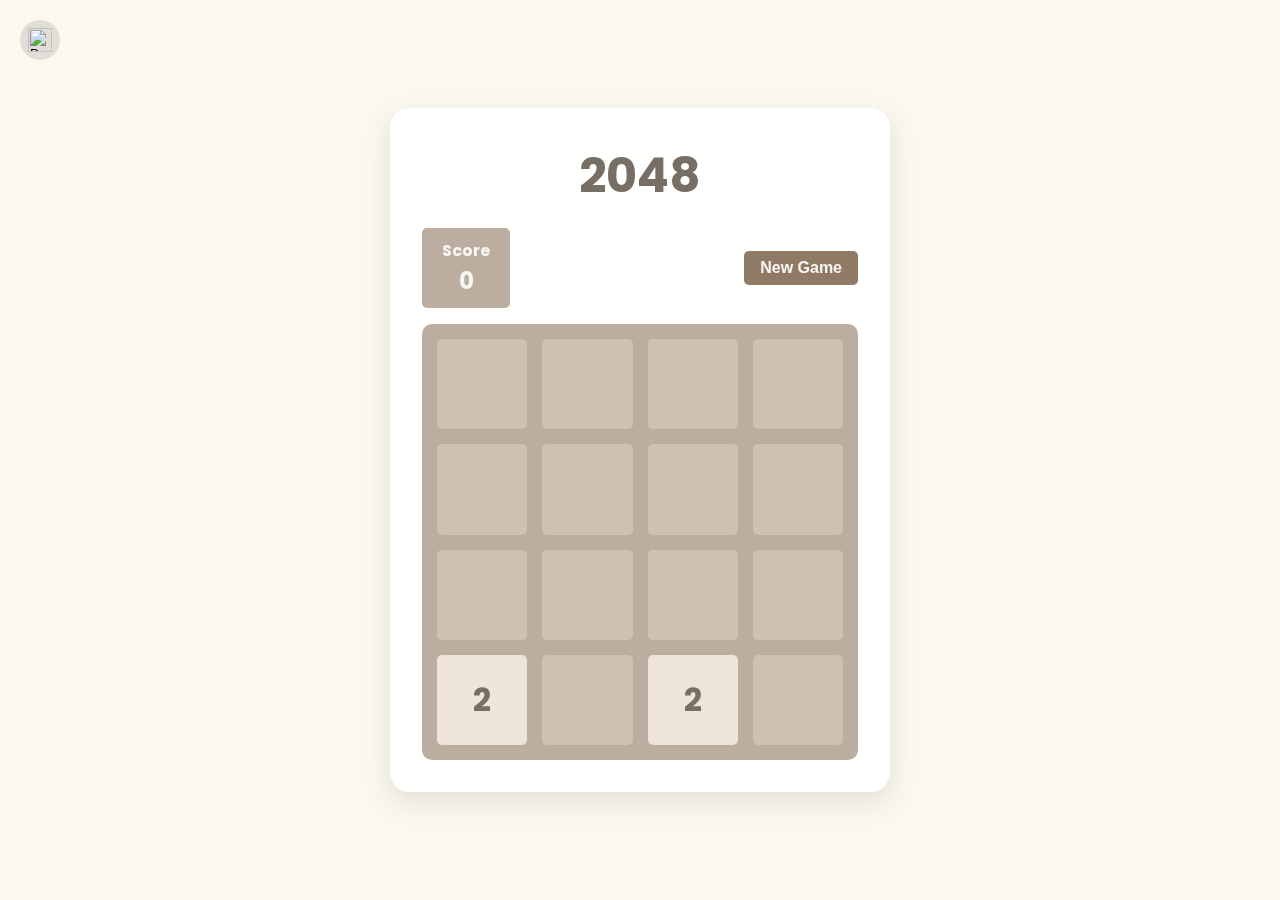
==== index.html @ 34c1abd5 "fixed html name" ====
<html lang="en">
      <head>
        <meta charset="UTF-8" />
        <meta name="viewport" content="width=device-width, initial-scale=1.0" />
        <title>2048 Game</title>
        <link rel="stylesheet" href="2048.css" />
        <link href="https://fonts.googleapis.com/css2?family=Poppins:wght@400;600;700&display=swap" rel="stylesheet" />
      </head>
      <body>
        <div class="background"></div>
<div class="container">
    <h1>2048</h1>
    <div class="game-info">
        <div class="score-container">
            Score
            <span id="score">0</span>
        </div>
        <button id="new-game">New Game</button>
    </div>
    <div id="board">
        <div id="game-over" class="game-over hidden">
            <h2 id="game-over-text"></h2>
            <button id="play-again">Play Again</button>
        </div>
    </div>
</div>
        <script src="2048.js"></script>
      </body>
      <div class="theme-toggle">
        <button id="moon-button" class="theme-button">
            <img src="images/moon.png" alt="Dark mode" class="moon-icon">
        </button>
    </div>
    </html>
---- 2048.css ----
* {
    margin: 0;
    padding: 0;
    box-sizing: border-box;
}

body {
    font-family: 'Poppins', sans-serif;
    display: flex;
    justify-content: center;
    align-items: center;
    min-height: 100vh;
    position: relative;
    overflow: hidden;
    transition: background-color 0.3s ease;
}
.light-theme {
    background-color: #faf8ef;
    color: #776e65;
}
.dark-theme {
    background-color: #1f1f1f;
    color: #f9f6f2;
}
.background {
    position: fixed;
    top: 0;
    left: 0;
    width: 100%;
    height: 100%;
    z-index: -1;
    opacity: 0.05;
    overflow: hidden;
}
.container {
    text-align: center;
    padding: 2rem;
    border-radius: 20px;
    box-shadow: 0 10px 30px rgba(0, 0, 0, 0.1);
    max-width: 500px;
    width: 95%;
    position: relative;
    transition: all 0.3s ease;
}
.light-theme .container {
    background-color: rgba(255, 255, 255, 0.9);
}
.dark-theme .container {
    background-color: rgba(40, 40, 40, 0.9);
}
h1 {
    font-size: 3rem;
    margin-bottom: 1rem;
    font-weight: 700;
}
.game-info {
    display: flex;
    justify-content: space-between;
    align-items: center;
    margin-bottom: 1rem;
}
.score-container {
    padding: 10px 20px;
    border-radius: 5px;
    text-align: center;
    font-weight: bold;
    display: inline-block;
    margin-right: 20px;
    transition: background-color 0.3s ease;
}
.light-theme .score-container {
    background-color: #bbada0;
    color: #f9f6f2;
}
.dark-theme .score-container {
    background-color: #2c2c2c;
    color: #f9f6f2;
}
.score-container span {
    font-size: 24px;
    font-weight: bold;
    display: block;
}
#new-game, #play-again {
    padding: 0.5rem 1rem;
    font-size: 1rem;
    font-weight: 600;
    border: none;
    border-radius: 5px;
    cursor: pointer;
    transition: all 0.3s ease;
}
.light-theme #new-game,
.light-theme #play-again {
    background-color: #8f7a66;
    color: #f9f6f2;
}
.dark-theme #new-game,
.dark-theme #play-again {
    background-color: #4a4a4a;
    color: #f9f6f2;
}
#new-game:hover,
#play-again:hover {
    transform: scale(1.05);
}
#board {
    display: grid;
    grid-template-columns: repeat(4, 1fr);
    grid-gap: 15px;
    padding: 15px;
    border-radius: 10px;
    position: relative;
    transition: background-color 0.3s ease;
}
.light-theme #board {
    background-color: #bbada0;
}
.dark-theme #board {
    background-color: #2c2c2c;
}
.tile {
    aspect-ratio: 1 / 1;
    display: flex;
    justify-content: center;
    align-items: center;
    font-size: 2rem;
    font-weight: bold;
    border-radius: 5px;
    transition: all 0.15s ease-in-out;
}
.light-theme .tile 
{
    background-color: #cdc1b4;
}
.light-theme .x2
{ 
    background-color: #eee4da; color: #776e65; 
}
.light-theme .x4 {
     background-color: #ede0c8; color: #776e65; 
}
.light-theme .x8 {
     background-color: #f2b179; color: #f9f6f2; 
}
.light-theme .x16 {
     background-color: #f59563; color: #f9f6f2; 
}
.light-theme .x32 {
     background-color: #f67c5f; color: #f9f6f2; 
}
.light-theme .x64 {
     background-color: #f65e3b; color: #f9f6f2; 
}
.light-theme .x128 {
     background-color: #edcf72; color: #f9f6f2; 
}
.light-theme .x256 {
     background-color: #edcc61; color: #f9f6f2; 
}
.light-theme .x512 {
     background-color: #edc850; color: #f9f6f2; 
}
.light-theme .x1024 {
     background-color: #edc53f; color: #f9f6f2; 
}
.light-theme .x2048 {
     background-color: #edc22e; color: #f9f6f2; 
}
.dark-theme .tile {
    background-color: #3d3d3d;
}
.dark-theme .x2 {
     background-color: #4a4a4a; color: #f9f6f2; 
}
.dark-theme .x4 {
     background-color: #595959; color: #f9f6f2; 
}
.dark-theme .x8 {
     background-color: #666666; color: #f9f6f2; 
}
.dark-theme .x16 {
     background-color: #737373; color: #f9f6f2; 
}
.dark-theme .x32 {
     background-color: #808080; color: #f9f6f2; 
}
.dark-theme .x64 {
     background-color: #8c8c8c; color: #f9f6f2; 
}
.dark-theme .x128 {
     background-color: #999999; color: #f9f6f2; 
}
.dark-theme .x256 {
     background-color: #a6a6a6; color: #f9f6f2; 
}
.dark-theme .x512 {
     background-color: #b3b3b3; color: #f9f6f2; 
}
.dark-theme .x1024 {
     background-color: #c0c0c0; color: #000000; 
}
.dark-theme .x2048 {
     background-color: #cdcdcd; color: #000000; 
}
.tile.merge {
    transform: scale(1.1);
}
.game-over {
    position: absolute;
    top: 0;
    left: 0;
    width: 100%;
    height: 100%;
    display: flex;
    flex-direction: column;
    justify-content: center;
    align-items: center;
    z-index: 10;
    border-radius: 10px;
    transition: background-color 0.3s ease;
}
.light-theme .game-over {
        background-color: rgba(238, 228, 218, 0.9);
}
.dark-theme .game-over {
    background-color: rgba(0, 0, 0, 0.9);
}
.game-over h2 {
    font-size: 2rem;
    margin-bottom: 1rem;
}
.hidden {
    display: none;
}
.theme-toggle {
    position: fixed;
    top: 20px;
    left: 20px;
    z-index: 1000;
}
.theme-button {
    background: none;
    border: none;
    cursor: pointer;
    padding: 8px;
    border-radius: 50%;
    transition: background-color 0.3s ease;
    width: 40px;
    height: 40px;
    display: flex;
    justify-content: center;
    align-items: center;
}
.light-theme .theme-button {
    background-color: rgba(0, 0, 0, 0.1);
}
.dark-theme .theme-button {
    background-color: rgba(255, 255, 255, 0.1);
}
.moon-icon {
    width: 24px;
    height: 24px;
}
@media (max-width: 500px) {
    .container {
        padding: 1rem;
    }

    h1 {
        font-size: 2rem;
    }

    .tile {
        font-size: 1.5rem;
    }

    .game-over h2 {
        font-size: 1.5rem;
    }
}
/* Dialog Box Styles */
.dialog-overlay {
    position: fixed;
    top: 0;
    left: 0;
    width: 100%;
    height: 100%;
    background-color: rgba(0, 0, 0, 0.5);
    display: flex;
    justify-content: center;
    align-items: center;
    z-index: 1000;
    backdrop-filter: blur(5px);
}

.dialog-box {
    padding: 30px;
    border-radius: 15px;
    text-align: center;
    box-shadow: 0 10px 30px rgba(0, 0, 0, 0.2);
    max-width: 90%;
    width: 400px;
    transition: all 0.3s ease;
}

.dialog-box p {
    margin-bottom: 25px;
    font-size: 24px;
    font-weight: bold;
}

.dialog-box button {
    margin: 0 10px;
    padding: 12px 24px;
    font-size: 18px;
    cursor: pointer;
    border: none;
    border-radius: 8px;
    transition: all 0.3s ease;
}

.dialog-box button:hover {
    transform: translateY(-2px);
    box-shadow: 0 5px 15px rgba(0, 0, 0, 0.1);
}

/* Light Theme */
.light-theme .dialog-box {
    background-color: #f9f6f2;
    color: #776e65;
}

.light-theme .dialog-box button {
    background-color: #8f7a66;
    color: #f9f6f2;
}

.light-theme .dialog-box button:hover {
    background-color: #9f8b77;
}

/* Dark Theme */
.dark-theme .dialog-box {
    background-color: #2c2c2c;
    color: #f9f6f2;
}

.dark-theme .dialog-box button {
    background-color: #4a4a4a;
    color: #f9f6f2;
}

.dark-theme .dialog-box button:hover {
    background-color: #5a5a5a;
}
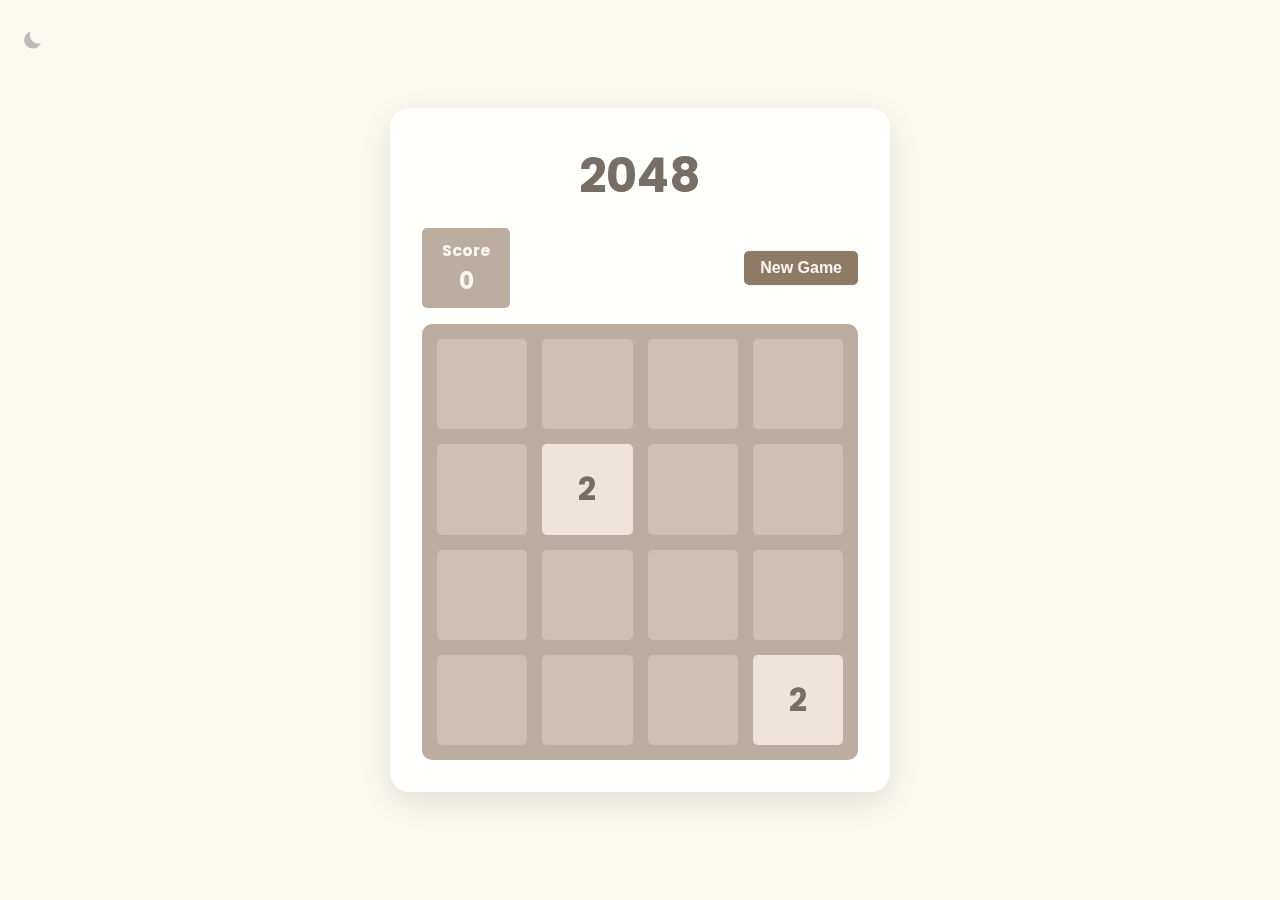
==== commit 30452b84: "init files" ====
--- a/index.html
+++ b/index.html
@@ -1,34 +1,50 @@
+<!DOCTYPE html>
 <html lang="en">
-      <head>
-        <meta charset="UTF-8" />
-        <meta name="viewport" content="width=device-width, initial-scale=1.0" />
-        <title>2048 Game</title>
-        <link rel="stylesheet" href="2048.css" />
-        <link href="https://fonts.googleapis.com/css2?family=Poppins:wght@400;600;700&display=swap" rel="stylesheet" />
-      </head>
-      <body>
-        <div class="background"></div>
-<div class="container">
-    <h1>2048</h1>
-    <div class="game-info">
-        <div class="score-container">
-            Score
-            <span id="score">0</span>
+<head>
+    <meta charset="UTF-8" />
+    <meta name="viewport" content="width=device-width, initial-scale=1.0" />
+    <title>2048 Game</title>
+    <link rel="stylesheet" href="2048.css" />
+    <link href="https://fonts.googleapis.com/css2?family=Poppins:wght@400;600;700&display=swap" rel="stylesheet" />
+</head>
+<body>
+    <div class="background"></div>
+    <div class="container">
+        <h1>2048</h1>
+        <div class="game-info">
+            <div class="score-container">
+                Score
+                <span id="score">0</span>
+            </div>
+            <button id="new-game">New Game</button>
         </div>
-        <button id="new-game">New Game</button>
-    </div>
-    <div id="board">
-        <div id="game-over" class="game-over hidden">
-            <h2 id="game-over-text"></h2>
-            <button id="play-again">Play Again</button>
+        <div id="board">
+            <div id="game-over" class="game-over hidden">
+                <h2 id="game-over-text"></h2>
+                <button id="play-again">Play Again</button>
+            </div>
         </div>
     </div>
-</div>
-        <script src="2048.js"></script>
-      </body>
-      <div class="theme-toggle">
-        <button id="moon-button" class="theme-button">
-            <img src="images/moon.png" alt="Dark mode" class="moon-icon">
-        </button>
+    <div class="theme-toggle">
+        <label for="themeToggle" class="themeToggle st-sunMoonThemeToggleBtn">
+            <input type="checkbox" id="themeToggle" class="themeToggleInput" />
+            <svg width="24" height="24" viewBox="0 0 24 24" fill="currentColor" stroke="none">
+                <mask id="moon-mask">
+                    <rect x="0" y="0" width="200" height="20" fill="white"></rect>
+                    <circle cx="11" cy="3" r="8" fill="black"></circle>
+                </mask>
+                <circle class="sunMoon" cx="10" cy="10" r="8" mask="url(#moon-mask)"></circle>
+                <g>
+                    <circle class="sunRay sunRay1" cx="18" cy="10" r="1.5"></circle>
+                    <circle class="sunRay sunRay2" cx="14" cy="16.928" r="1.5"></circle>
+                    <circle class="sunRay sunRay3" cx="6" cy="16.928" r="1.5"></circle>
+                    <circle class="sunRay sunRay4" cx="2" cy="10" r="1.5"></circle>
+                    <circle class="sunRay sunRay5" cx="6" cy="3.1718" r="1.5"></circle>
+                    <circle class="sunRay sunRay6" cx="14" cy="3.1718" r="1.5"></circle>
+                </g>
+            </svg>
+        </label>
     </div>
-    </html>+    <script src="2048.js"></script>
+</body>
+</html>--- a/2048.css
+++ b/2048.css
@@ -14,14 +14,17 @@
     overflow: hidden;
     transition: background-color 0.3s ease;
 }
+
 .light-theme {
     background-color: #faf8ef;
     color: #776e65;
 }
+
 .dark-theme {
     background-color: #1f1f1f;
     color: #f9f6f2;
 }
+
 .background {
     position: fixed;
     top: 0;
@@ -32,6 +35,7 @@
     opacity: 0.05;
     overflow: hidden;
 }
+
 .container {
     text-align: center;
     padding: 2rem;
@@ -42,23 +46,28 @@
     position: relative;
     transition: all 0.3s ease;
 }
+
 .light-theme .container {
     background-color: rgba(255, 255, 255, 0.9);
 }
+
 .dark-theme .container {
     background-color: rgba(40, 40, 40, 0.9);
 }
+
 h1 {
     font-size: 3rem;
     margin-bottom: 1rem;
     font-weight: 700;
 }
+
 .game-info {
     display: flex;
     justify-content: space-between;
     align-items: center;
     margin-bottom: 1rem;
 }
+
 .score-container {
     padding: 10px 20px;
     border-radius: 5px;
@@ -68,20 +77,24 @@
     margin-right: 20px;
     transition: background-color 0.3s ease;
 }
+
 .light-theme .score-container {
     background-color: #bbada0;
     color: #f9f6f2;
 }
+
 .dark-theme .score-container {
     background-color: #2c2c2c;
     color: #f9f6f2;
 }
+
 .score-container span {
     font-size: 24px;
     font-weight: bold;
     display: block;
 }
-#new-game, #play-again {
+
+#new-game {
     padding: 0.5rem 1rem;
     font-size: 1rem;
     font-weight: 600;
@@ -90,20 +103,21 @@
     cursor: pointer;
     transition: all 0.3s ease;
 }
-.light-theme #new-game,
-.light-theme #play-again {
+
+.light-theme #new-game {
     background-color: #8f7a66;
     color: #f9f6f2;
 }
-.dark-theme #new-game,
-.dark-theme #play-again {
+
+.dark-theme #new-game {
     background-color: #4a4a4a;
     color: #f9f6f2;
 }
-#new-game:hover,
-#play-again:hover {
+
+#new-game:hover {
     transform: scale(1.05);
 }
+
 #board {
     display: grid;
     grid-template-columns: repeat(4, 1fr);
@@ -113,12 +127,15 @@
     position: relative;
     transition: background-color 0.3s ease;
 }
+
 .light-theme #board {
     background-color: #bbada0;
 }
+
 .dark-theme #board {
     background-color: #2c2c2c;
 }
+
 .tile {
     aspect-ratio: 1 / 1;
     display: flex;
@@ -129,156 +146,107 @@
     border-radius: 5px;
     transition: all 0.15s ease-in-out;
 }
-.light-theme .tile 
-{
-    background-color: #cdc1b4;
-}
-.light-theme .x2
-{ 
-    background-color: #eee4da; color: #776e65; 
-}
-.light-theme .x4 {
-     background-color: #ede0c8; color: #776e65; 
-}
-.light-theme .x8 {
-     background-color: #f2b179; color: #f9f6f2; 
-}
-.light-theme .x16 {
-     background-color: #f59563; color: #f9f6f2; 
-}
-.light-theme .x32 {
-     background-color: #f67c5f; color: #f9f6f2; 
-}
-.light-theme .x64 {
-     background-color: #f65e3b; color: #f9f6f2; 
-}
-.light-theme .x128 {
-     background-color: #edcf72; color: #f9f6f2; 
-}
-.light-theme .x256 {
-     background-color: #edcc61; color: #f9f6f2; 
-}
-.light-theme .x512 {
-     background-color: #edc850; color: #f9f6f2; 
-}
-.light-theme .x1024 {
-     background-color: #edc53f; color: #f9f6f2; 
-}
-.light-theme .x2048 {
-     background-color: #edc22e; color: #f9f6f2; 
-}
-.dark-theme .tile {
-    background-color: #3d3d3d;
-}
-.dark-theme .x2 {
-     background-color: #4a4a4a; color: #f9f6f2; 
-}
-.dark-theme .x4 {
-     background-color: #595959; color: #f9f6f2; 
-}
-.dark-theme .x8 {
-     background-color: #666666; color: #f9f6f2; 
-}
-.dark-theme .x16 {
-     background-color: #737373; color: #f9f6f2; 
-}
-.dark-theme .x32 {
-     background-color: #808080; color: #f9f6f2; 
-}
-.dark-theme .x64 {
-     background-color: #8c8c8c; color: #f9f6f2; 
-}
-.dark-theme .x128 {
-     background-color: #999999; color: #f9f6f2; 
-}
-.dark-theme .x256 {
-     background-color: #a6a6a6; color: #f9f6f2; 
-}
-.dark-theme .x512 {
-     background-color: #b3b3b3; color: #f9f6f2; 
-}
-.dark-theme .x1024 {
-     background-color: #c0c0c0; color: #000000; 
-}
-.dark-theme .x2048 {
-     background-color: #cdcdcd; color: #000000; 
-}
+
+.light-theme .tile { background-color: #cdc1b4; }
+.light-theme .x2 { background-color: #eee4da; color: #776e65; }
+.light-theme .x4 { background-color: #ede0c8; color: #776e65; }
+.light-theme .x8 { background-color: #f2b179; color: #f9f6f2; }
+.light-theme .x16 { background-color: #f59563; color: #f9f6f2; }
+.light-theme .x32 { background-color: #f67c5f; color: #f9f6f2; }
+.light-theme .x64 { background-color: #f65e3b; color: #f9f6f2; }
+.light-theme .x128 { background-color: #edcf72; color: #f9f6f2; }
+.light-theme .x256 { background-color: #edcc61; color: #f9f6f2; }
+.light-theme .x512 { background-color: #edc850; color: #f9f6f2; }
+.light-theme .x1024 { background-color: #edc53f; color: #f9f6f2; }
+.light-theme .x2048 { background-color: #edc22e; color: #f9f6f2; }
+
+.dark-theme .tile { background-color: #3d3d3d; }
+.dark-theme .x2 { background-color: #4a4a4a; color: #f9f6f2; }
+.dark-theme .x4 { background-color: #595959; color: #f9f6f2; }
+.dark-theme .x8 { background-color: #666666; color: #f9f6f2; }
+.dark-theme .x16 { background-color: #737373; color: #f9f6f2; }
+.dark-theme .x32 { background-color: #808080; color: #f9f6f2; }
+.dark-theme .x64 { background-color: #8c8c8c; color: #f9f6f2; }
+.dark-theme .x128 { background-color: #999999; color: #f9f6f2; }
+.dark-theme .x256 { background-color: #a6a6a6; color: #f9f6f2; }
+.dark-theme .x512 { background-color: #b3b3b3; color: #f9f6f2; }
+.dark-theme .x1024 { background-color: #c0c0c0; color: #000000; }
+.dark-theme .x2048 { background-color: #cdcdcd; color: #000000; }
+
 .tile.merge {
     transform: scale(1.1);
 }
-.game-over {
-    position: absolute;
-    top: 0;
-    left: 0;
-    width: 100%;
-    height: 100%;
-    display: flex;
-    flex-direction: column;
-    justify-content: center;
-    align-items: center;
-    z-index: 10;
-    border-radius: 10px;
-    transition: background-color 0.3s ease;
-}
-.light-theme .game-over {
-        background-color: rgba(238, 228, 218, 0.9);
-}
-.dark-theme .game-over {
-    background-color: rgba(0, 0, 0, 0.9);
-}
-.game-over h2 {
-    font-size: 2rem;
-    margin-bottom: 1rem;
-}
-.hidden {
-    display: none;
-}
+
 .theme-toggle {
     position: fixed;
     top: 20px;
     left: 20px;
     z-index: 1000;
 }
-.theme-button {
-    background: none;
-    border: none;
-    cursor: pointer;
-    padding: 8px;
-    border-radius: 50%;
-    transition: background-color 0.3s ease;
-    width: 40px;
-    height: 40px;
-    display: flex;
-    justify-content: center;
-    align-items: center;
-}
-.light-theme .theme-button {
-    background-color: rgba(0, 0, 0, 0.1);
-}
-.dark-theme .theme-button {
-    background-color: rgba(255, 255, 255, 0.1);
-}
-.moon-icon {
+
+.themeToggle {
+    color: #bbb;
     width: 24px;
     height: 24px;
 }
-@media (max-width: 500px) {
-    .container {
-        padding: 1rem;
-    }
-
-    h1 {
-        font-size: 2rem;
-    }
-
-    .tile {
-        font-size: 1.5rem;
-    }
-
-    .game-over h2 {
-        font-size: 1.5rem;
-    }
-}
+
+.st-sunMoonThemeToggleBtn {
+    position: relative;
+    cursor: pointer;
+}
+
+.st-sunMoonThemeToggleBtn .themeToggleInput {
+    opacity: 0;
+    width: 100%;
+    aspect-ratio: 1;
+}
+
+.st-sunMoonThemeToggleBtn svg {
+    position: absolute;
+    left: 0;
+    width: 200%;
+    height: 200%;
+    transition: transform 0.4s ease;
+    transform: rotate(40deg);
+}
+
+.st-sunMoonThemeToggleBtn svg .sunMoon {
+    transform-origin: center center;
+    transition: inherit;
+    transform: scale(1) ;
+}
+
+.st-sunMoonThemeToggleBtn svg .sunRay {
+    transform-origin: center center;
+    transform: scale(0)translateY(20px);
+}
+
+.st-sunMoonThemeToggleBtn svg mask > circle {
+    transition: transform 0.64s cubic-bezier(0.41, 0.64, 0.32, 1.575);
+    transform: translate(0px, 0px);
+}
+
+.st-sunMoonThemeToggleBtn .themeToggleInput:checked + svg {
+    transform: rotate(90deg);
+}
+
+.st-sunMoonThemeToggleBtn .themeToggleInput:checked + svg mask > circle {
+    transform: translate(16px, -3px);
+}
+
+.st-sunMoonThemeToggleBtn .themeToggleInput:checked + svg .sunMoon {
+    transform: scale(0.55);
+}
+
+.st-sunMoonThemeToggleBtn .themeToggleInput:checked + svg .sunRay {
+    animation: showRay1832 0.4s ease 0s 1 forwards;
+}
+
+@keyframes showRay1832 {
+    0% { transform: scale(0); }
+    100% { transform: scale(1); }
+}
+
 /* Dialog Box Styles */
 .dialog-overlay {
     position: fixed;
@@ -302,6 +270,8 @@
     max-width: 90%;
     width: 400px;
     transition: all 0.3s ease;
+    opacity: 0;
+    transform: scale(0.9);
 }
 
 .dialog-box p {
@@ -325,7 +295,6 @@
     box-shadow: 0 5px 15px rgba(0, 0, 0, 0.1);
 }
 
-/* Light Theme */
 .light-theme .dialog-box {
     background-color: #f9f6f2;
     color: #776e65;
@@ -340,7 +309,6 @@
     background-color: #9f8b77;
 }
 
-/* Dark Theme */
 .dark-theme .dialog-box {
     background-color: #2c2c2c;
     color: #f9f6f2;
@@ -353,4 +321,16 @@
 
 .dark-theme .dialog-box button:hover {
     background-color: #5a5a5a;
+}
+
+@media (max-width: 500px) {
+    .container {
+        padding: 1rem;
+    }
+    h1 {
+        font-size: 2rem;
+    }
+    .tile {
+        font-size: 1.5rem;
+    }
 }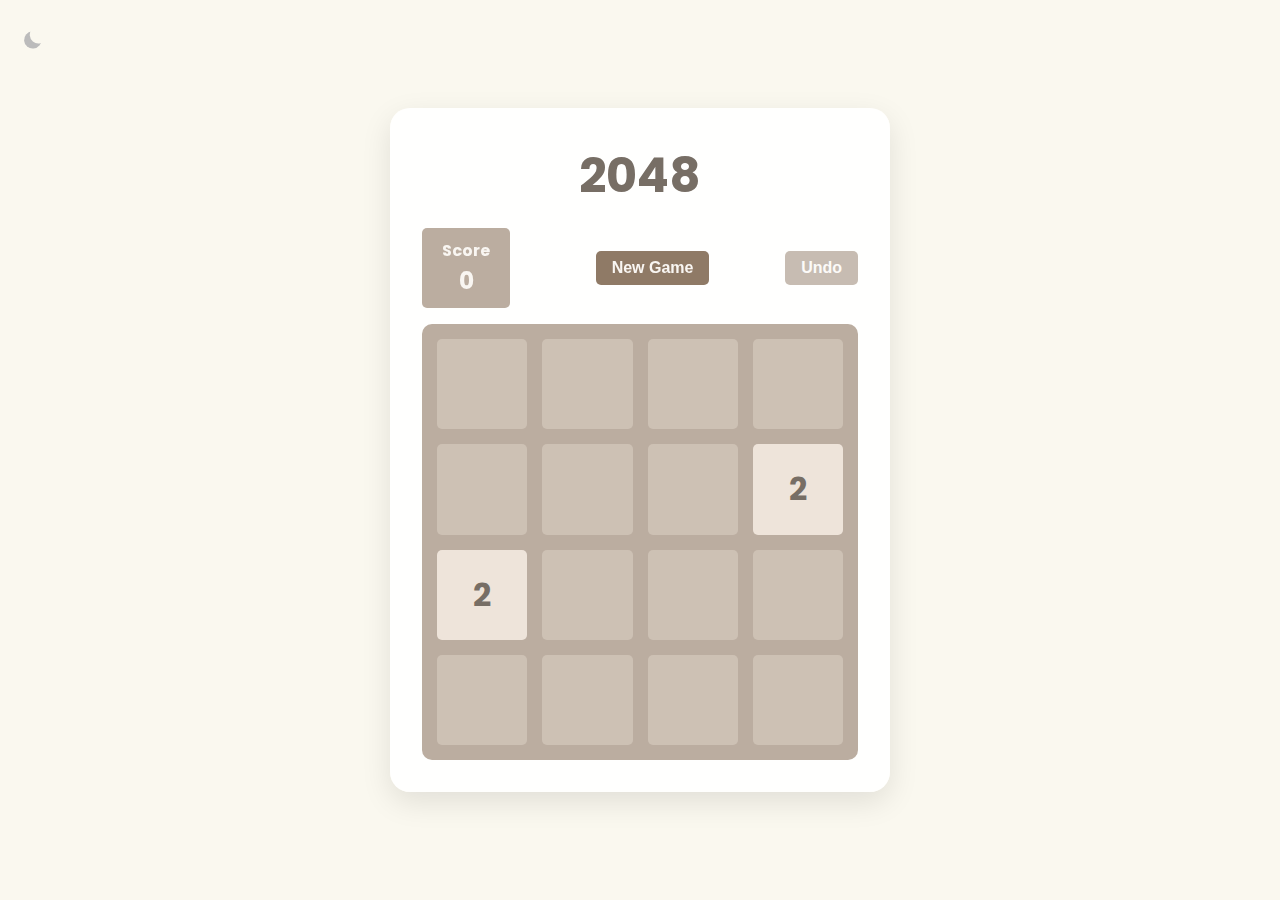
==== commit b9c91fa4: "undo" ====
--- a/index.html
+++ b/index.html
@@ -17,6 +17,7 @@
                 <span id="score">0</span>
             </div>
             <button id="new-game">New Game</button>
+            <button id="undo-button" disabled>Undo </button>
         </div>
         <div id="board">
             <div id="game-over" class="game-over hidden">
--- a/2048.css
+++ b/2048.css
@@ -333,4 +333,33 @@
     .tile {
         font-size: 1.5rem;
     }
-}+}
+#undo-button {
+    padding: 0.5rem 1rem;
+    font-size: 1rem;
+    font-weight: 600;
+    border: none;
+    border-radius: 5px;
+    cursor: pointer;
+    transition: all 0.3s ease;
+    margin-left: 10px;
+  }
+
+  #undo-button:disabled {
+    opacity: 0.5;
+    cursor: not-allowed;
+  }
+
+  .light-theme #undo-button {
+    background-color: #8f7a66;
+    color: #f9f6f2;
+  }
+
+  .dark-theme #undo-button {
+    background-color: #4a4a4a;
+    color: #f9f6f2;
+  }
+
+  #undo-button:hover:not(:disabled) {
+    transform: scale(1.05);
+  }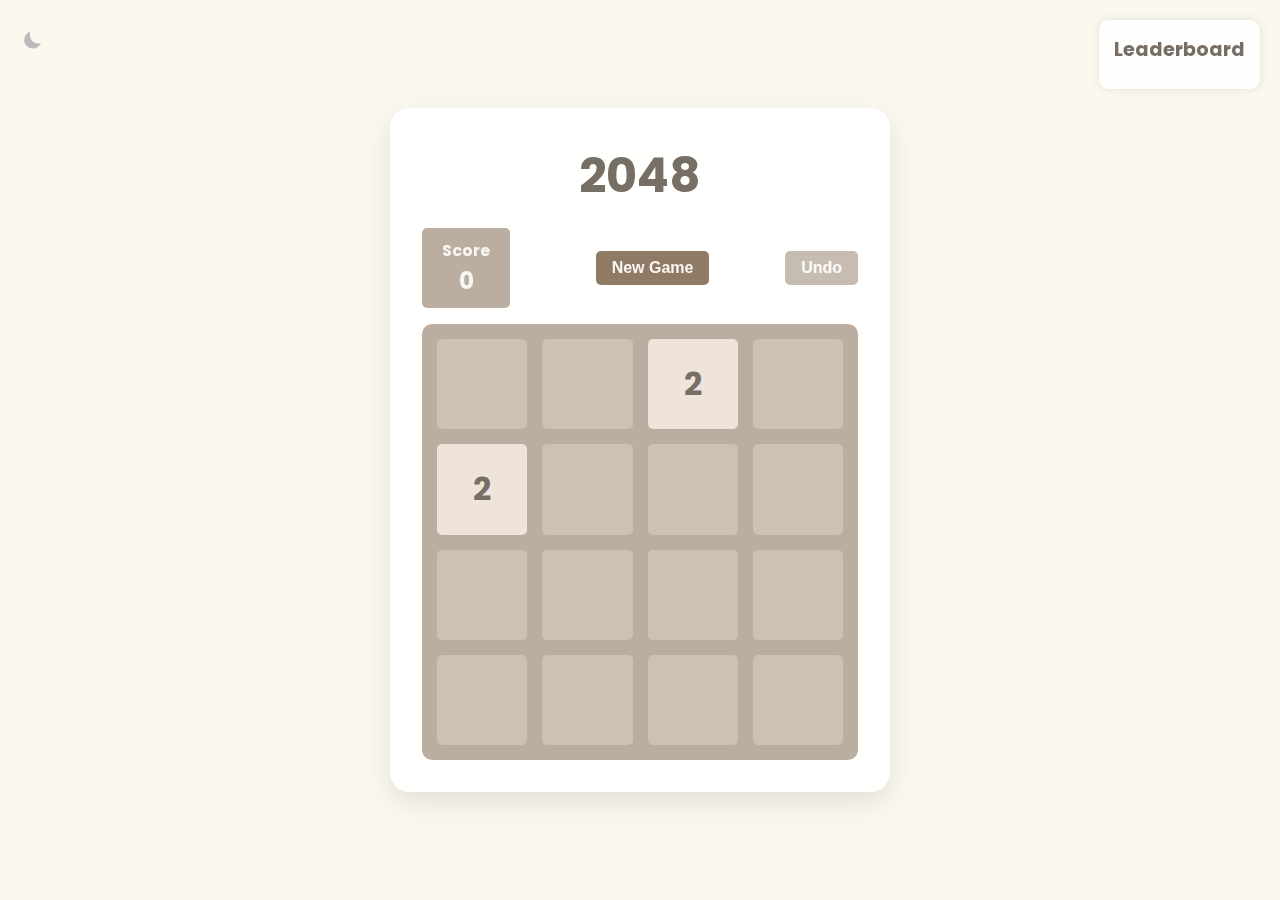
==== commit 5151242e: "updates" ====
--- a/index.html
+++ b/index.html
@@ -26,6 +26,19 @@
             </div>
         </div>
     </div>
+    <div class="leaderboard">
+        <h2>Leaderboard</h2>
+        <ol id="leaderboard-list">
+        </ol>
+    </div>
+    <div class="dialog-overlay">
+        <div class="dialog-box">
+            <h2>Leaderboard</h2>
+            <ol id="leaderboard-dialog-list">
+            </ol>
+            <button id="close-dialog">Close</button>
+        </div>
+    </div>
     <div class="theme-toggle">
         <label for="themeToggle" class="themeToggle st-sunMoonThemeToggleBtn">
             <input type="checkbox" id="themeToggle" class="themeToggleInput" />
--- a/2048.css
+++ b/2048.css
@@ -362,4 +362,283 @@
 
   #undo-button:hover:not(:disabled) {
     transform: scale(1.05);
-  }+  }
+  .leaderboard {
+    position: absolute;
+    top: 20px;
+    right: 20px;
+    background-color: rgba(255, 255, 255, 0.8);
+    padding: 15px;
+    border-radius: 10px;
+    box-shadow: 0 0 10px rgba(0, 0, 0, 0.1);
+    max-width: 250px;
+    transition: all 0.3s ease;
+    cursor: pointer;
+  }
+  
+  .dark-theme .leaderboard {
+    background-color: rgba(40, 40, 40, 0.8);
+  }
+  
+  .leaderboard h2 {
+    font-size: 1.2rem;
+    margin-bottom: 10px;
+    text-align: center;
+  }
+  
+  .leaderboard ol {
+    padding-left: 20px;
+  }
+  
+  .leaderboard li {
+    margin-bottom: 5px;
+  }
+  
+  .dialog-overlay {
+    position: fixed;
+    top: 0;
+    left: 0;
+    width: 100%;
+    height: 100%;
+    background-color: rgba(0, 0, 0, 0.5);
+    display: flex;
+    justify-content: center;
+    align-items: center;
+    z-index: 1000;
+    backdrop-filter: blur(5px);
+    opacity: 0;
+    visibility: hidden;
+    transition: all 0.3s ease;
+  }
+  
+  .dialog-overlay.show {
+    opacity: 1;
+    visibility: visible;
+  }
+  
+  .dialog-box {
+    padding: 30px;
+    border-radius: 15px;
+    text-align: center;
+    box-shadow: 0 10px 30px rgba(0, 0, 0, 0.2);
+    max-width: 90%;
+    width: 400px;
+    transition: all 0.3s ease;
+    opacity: 0;
+    transform: scale(0.9);
+  }
+  
+  .dialog-box.show {
+    opacity: 1;
+    transform: scale(1);
+  }
+  
+  .dialog-box h2 {
+    margin-bottom: 20px;
+  }
+  
+  .dialog-box ol {
+    text-align: left;
+    margin-bottom: 20px;
+  }
+  
+  .dialog-box button {
+    margin: 0 10px;
+    padding: 12px 24px;
+    font-size: 18px;
+    cursor: pointer;
+    border: none;
+    border-radius: 8px;
+    transition: all 0.3s ease;
+  }
+  
+  .dialog-box button:hover {
+    transform: translateY(-2px);
+    box-shadow: 0 5px 15px rgba(0, 0, 0, 0.1);
+  }
+  
+  .light-theme .dialog-box {
+    background-color: #f9f6f2;
+    color: #776e65;
+  }
+  
+  .light-theme .dialog-box button {
+    background-color: #8f7a66;
+    color: #f9f6f2;
+  }
+  
+  .light-theme .dialog-box button:hover {
+    background-color: #9f8b77;
+  }
+  
+  .dark-theme .dialog-box {
+    background-color: #2c2c2c;
+    color: #f9f6f2;
+  }
+  
+  .dark-theme .dialog-box button {
+    background-color: #4a4a4a;
+    color: #f9f6f2;
+  }
+  
+  .dark-theme .dialog-box button:hover {
+    background-color: #5a5a5a;
+  }
+  
+  .name-input-dialog {
+    background-color: #faf8ef;
+    color: #776e65;
+    padding: 30px;
+    border-radius: 15px;
+    text-align: center;
+    box-shadow: 0 10px 30px rgba(0, 0, 0, 0.3);
+    max-width: 90%;
+    width: 400px;
+  }
+
+  .name-input-dialog h2 {
+    margin-bottom: 20px;
+    font-size: 24px;
+    font-weight: bold;
+  }
+
+  .name-input-dialog input {
+    width: 100%;
+    padding: 10px;
+    margin-bottom: 20px;
+    border: 2px solid #bbada0;
+    border-radius: 5px;
+    font-size: 16px;
+  }
+
+  .name-input-dialog button {
+    padding: 12px 24px;
+    font-size: 18px;
+    cursor: pointer;
+    border: none;
+    border-radius: 8px;
+    transition: all 0.3s ease;
+    font-weight: bold;
+    background-color: #8f7a66;
+    color: #f9f6f2;
+  }
+
+  .name-input-dialog button:hover {
+    background-color: #9f8b77;
+    transform: translateY(-2px);
+    box-shadow: 0 5px 15px rgba(0, 0, 0, 0.2);
+  }
+
+  .dark-theme .name-input-dialog {
+    background-color: #2c2c2c;
+    color: #f9f6f2;
+  }
+
+  .dark-theme .name-input-dialog input {
+    background-color: #3d3d3d;
+    color: #f9f6f2;
+    border-color: #4a4a4a;
+  }
+
+  .dark-theme .name-input-dialog button {
+    background-color: #4a4a4a;
+  }
+
+  .dark-theme .name-input-dialog button:hover {
+    background-color: #5a5a5a;
+  }
+
+  @media (max-width: 500px) {
+    .container {
+      padding: 1rem;
+    }
+    h1 {
+      font-size: 2rem;
+    }
+    .tile {
+      font-size: 1.5rem;
+    }
+  }
+
+  @media (max-width: 768px) {
+    .leaderboard {
+      display: none;
+    }
+
+    .mobile-leaderboard-button {
+      position: fixed;
+      bottom: 20px;
+      right: 20px;
+      background-color: #8f7a66;
+      color: #f9f6f2;
+      border: none;
+      border-radius: 5px;
+      padding: 10px 15px;
+      font-size: 16px;
+      cursor: pointer;
+      z-index: 1000;
+    }
+
+    .mobile-leaderboard-overlay {
+      position: fixed;
+      top: 0;
+      left: 0;
+      width: 100%;
+      height: 100%;
+      background-color: rgba(0, 0, 0, 0.7);
+      display: flex;
+      justify-content: center;
+      align-items: center;
+      z-index: 2000;
+    }
+
+    .mobile-leaderboard-content {
+      background-color: #faf8ef;
+      border-radius: 10px;
+      padding: 20px;
+      width: 90%;
+      max-width: 350px;
+      max-height: 80%;
+      overflow-y: auto;
+    }
+
+    .mobile-leaderboard-close {
+      position: absolute;
+      top: 10px;
+      right: 10px;
+      background: none;
+      border: none;
+      font-size: 18px;
+      cursor: pointer;
+    }
+
+    .mobile-leaderboard-content h2 {
+      text-align: center;
+      margin-bottom: 15px;
+    }
+
+    .mobile-leaderboard-content ol {
+      padding-left: 20px;
+    }
+
+    .mobile-leaderboard-content li {
+      margin-bottom: 10px;
+    }
+
+    .mobile-leaderboard-content .rank {
+      display: inline-block;
+      width: 20px;
+      text-align: right;
+      margin-right: 10px;
+      font-weight: bold;
+    }
+  }
+
+  .dark-theme .mobile-leaderboard-button {
+    background-color: #4a4a4a;
+  }
+
+  .dark-theme .mobile-leaderboard-content {
+    background-color: #2c2c2c;
+    color: #f9f6f2;
+  }
